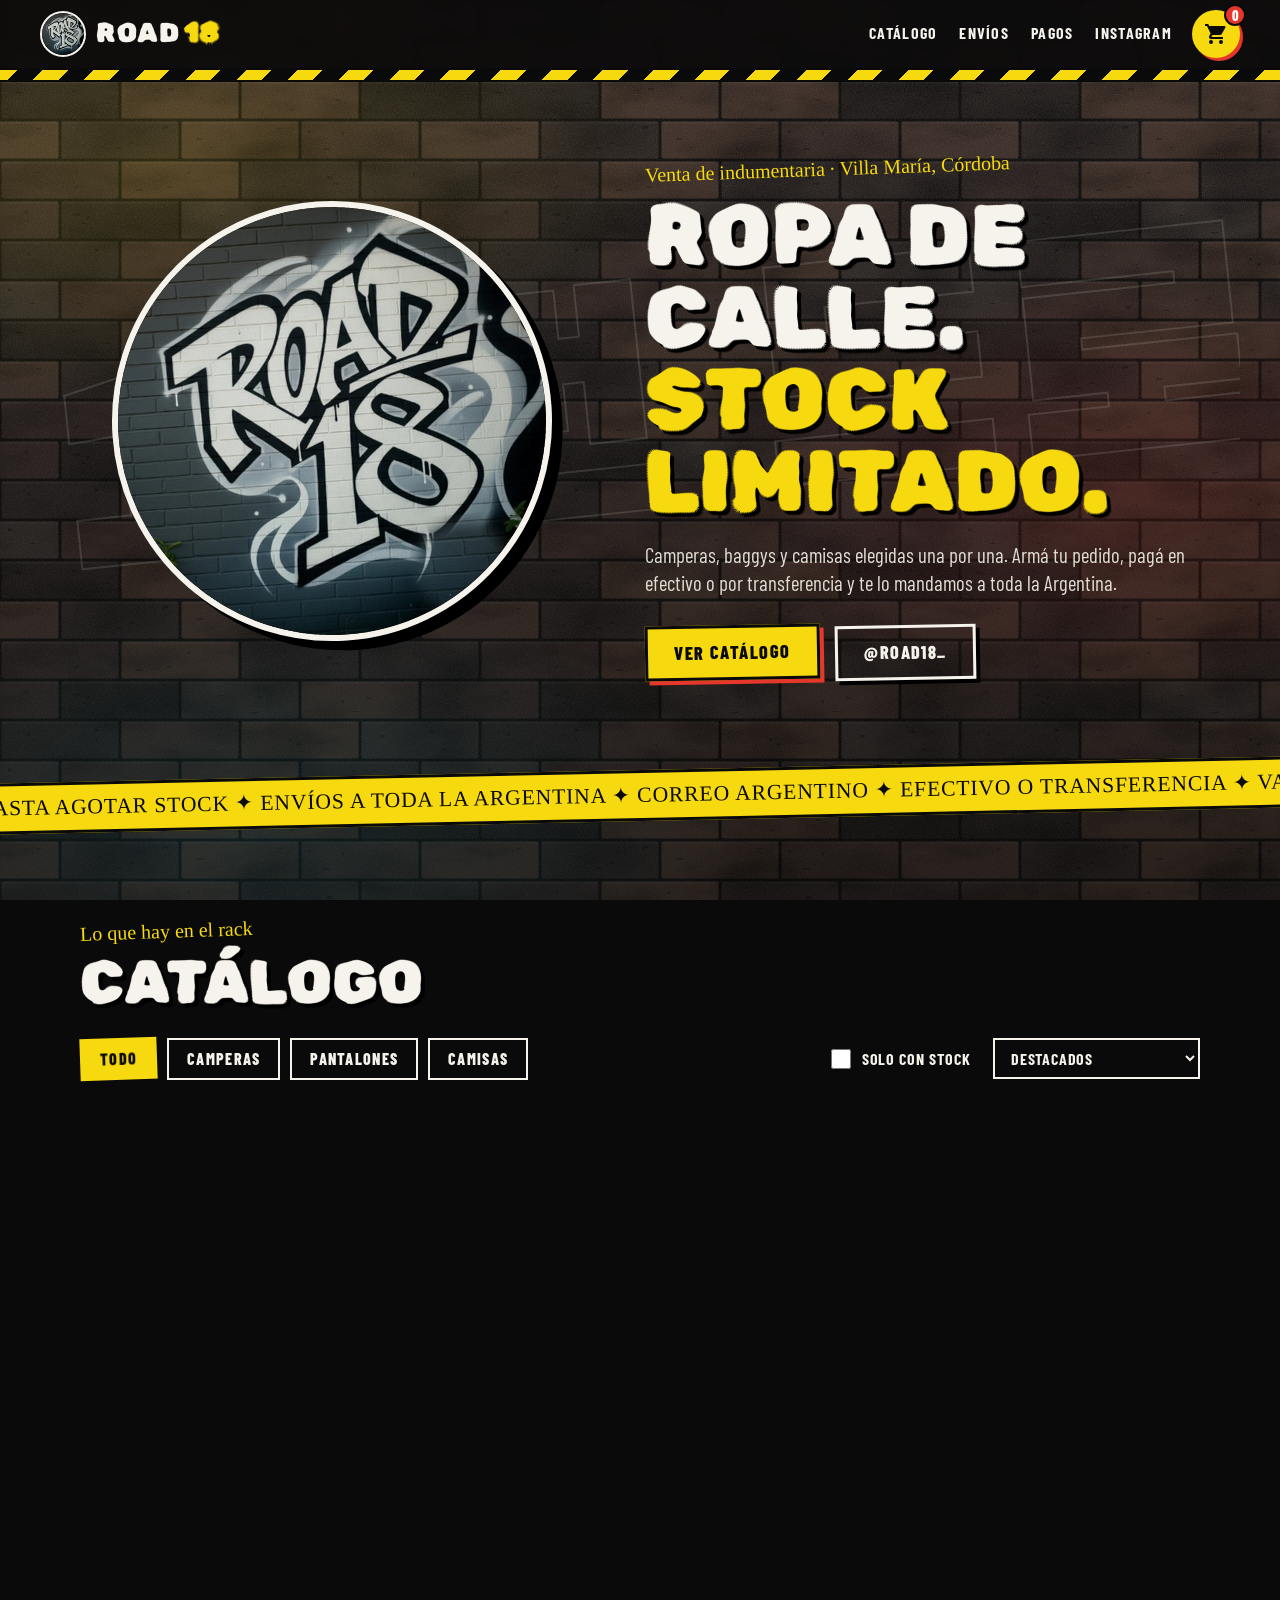
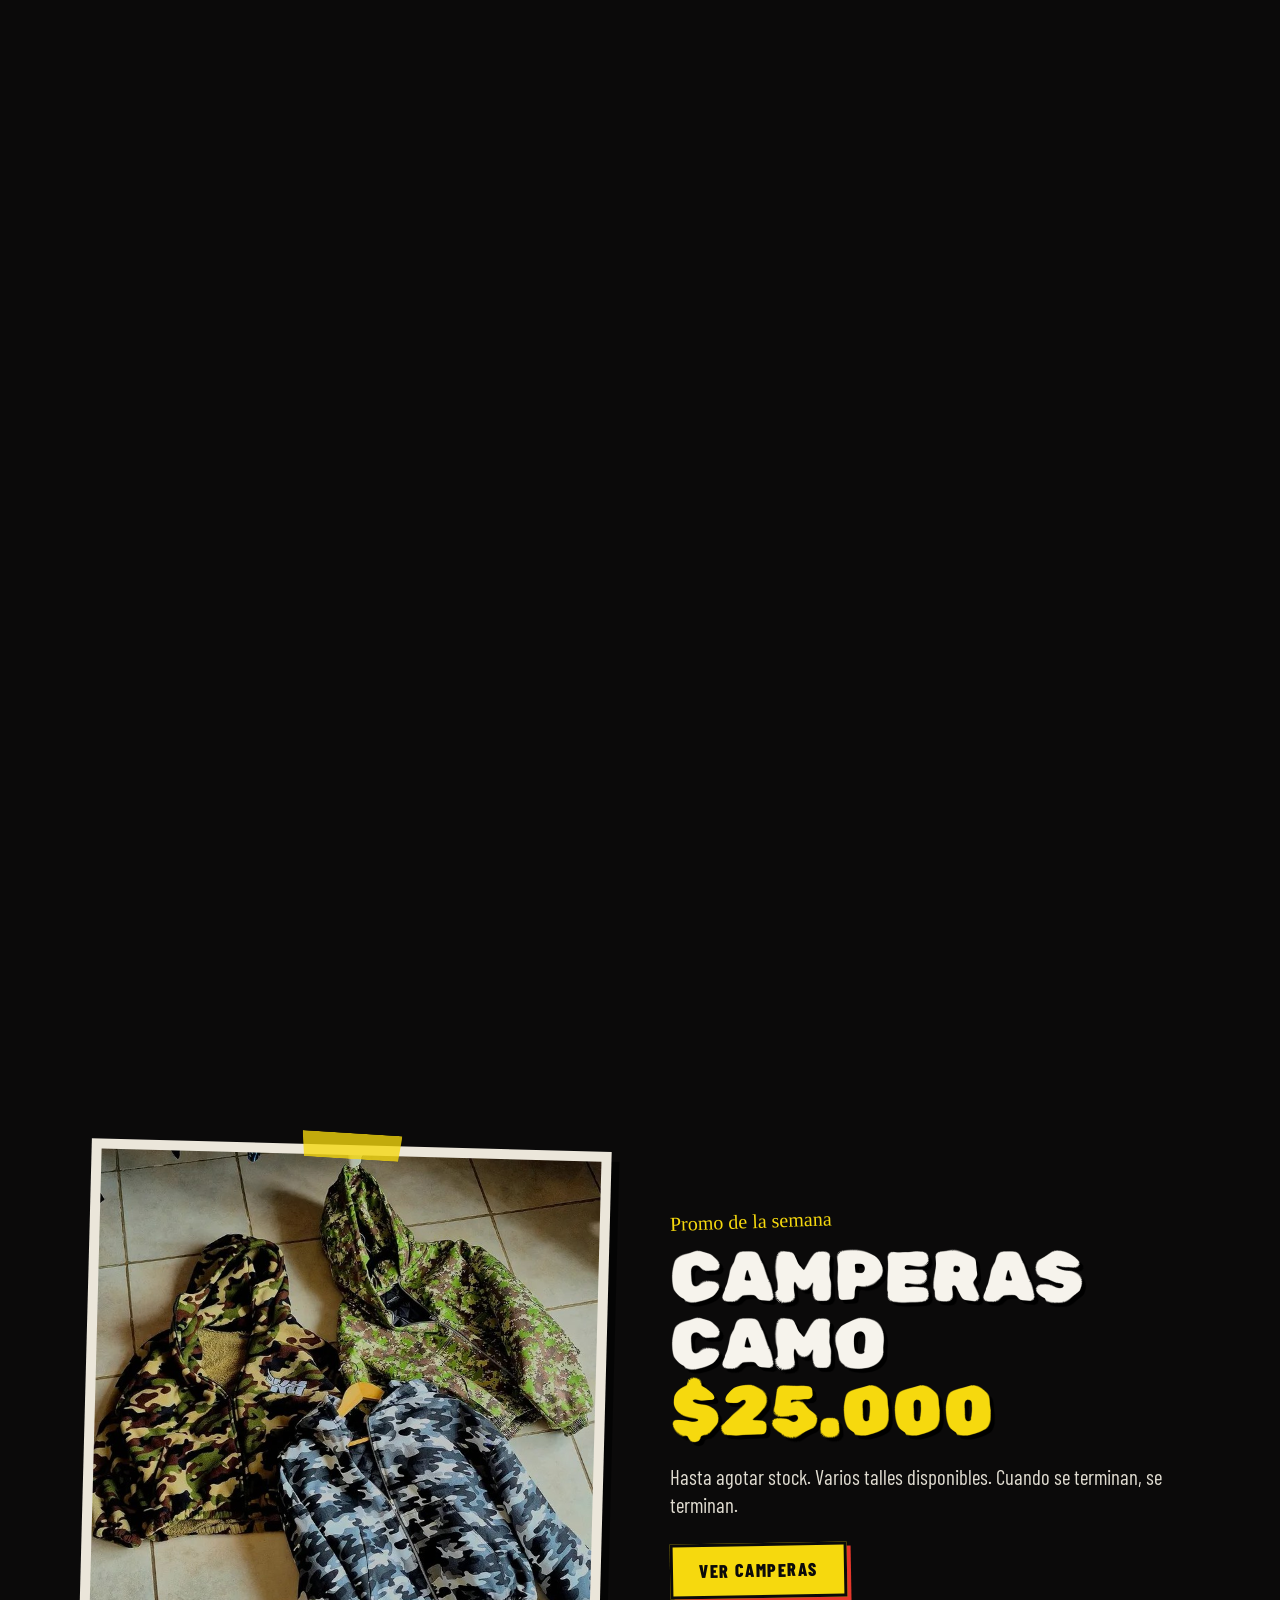
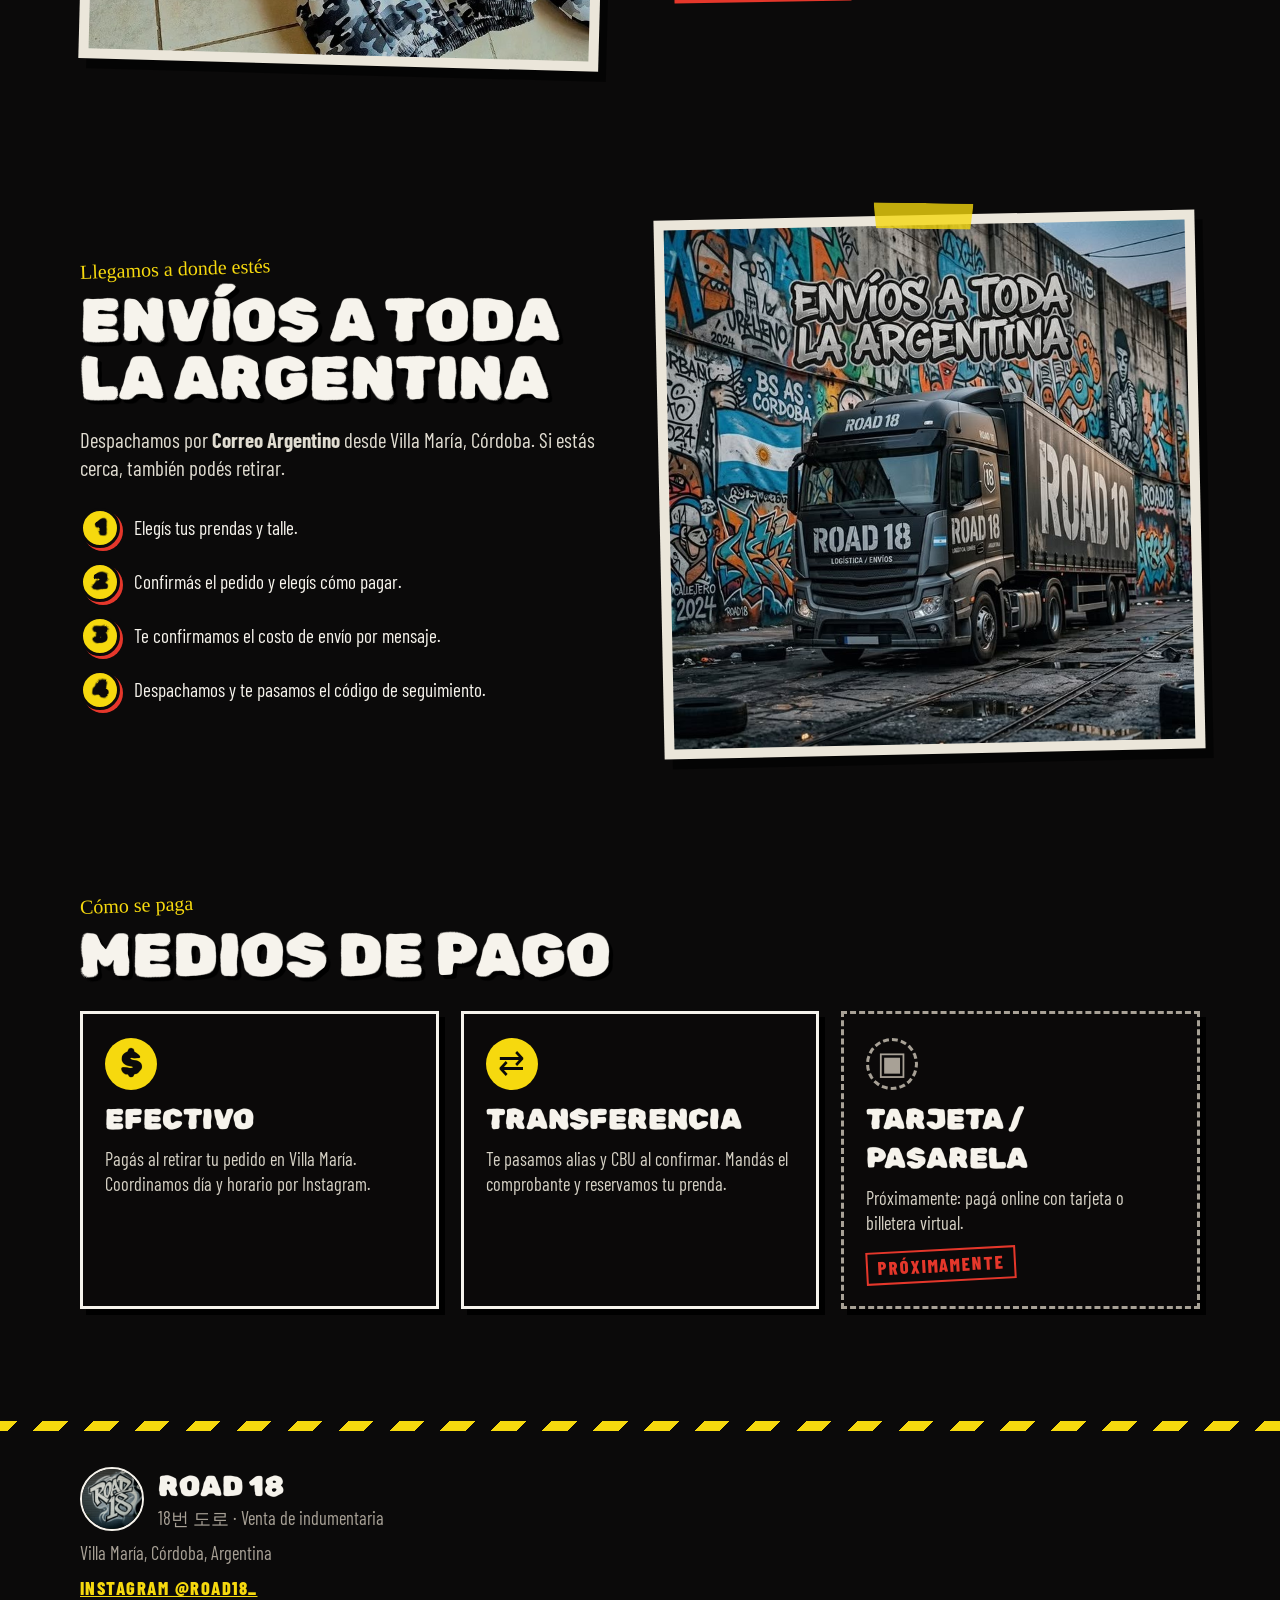
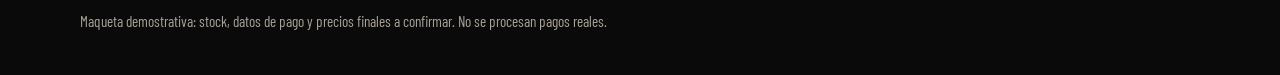
==== index.html @ 6604c95f "primer commit" ====
<!doctype html>
<html lang="es-AR">
<head>
  <meta charset="utf-8">
  <meta name="viewport" content="width=device-width, initial-scale=1">
  <title>ROAD 18 · Catálogo</title>
  <meta name="description" content="ROAD 18 (18번 도로) — Venta de indumentaria. Camperas, baggys y camisas. Villa María, Córdoba. Envíos a toda la Argentina.">
  <meta name="theme-color" content="#0b0a0a">
  <link rel="icon" href="assets/img/logo.png" type="image/png">
  <link rel="preconnect" href="https://fonts.googleapis.com">
  <link rel="preconnect" href="https://fonts.gstatic.com" crossorigin>
  <link href="https://fonts.googleapis.com/css2?family=Barlow+Condensed:wght@500;600;700;800&family=Black+Han+Sans&family=Permanent+Marker&family=Rubik+Spray+Paint&display=swap" rel="stylesheet">
  <link rel="stylesheet" href="css/styles.css">
</head>
<body>
  <div class="wall" aria-hidden="true"></div>

  <header class="site-header">
    <a class="brand" href="#top" aria-label="ROAD 18, inicio">
      <img src="assets/img/logo.png" alt="" width="46" height="46">
      <span>ROAD<b>18</b></span>
    </a>
    <nav class="nav" aria-label="Principal">
      <a href="#catalogo">Catálogo</a>
      <a href="#envios">Envíos</a>
      <a href="#pagos">Pagos</a>
      <a href="https://www.instagram.com/road18_/" target="_blank" rel="noopener">Instagram</a>
    </nav>
    <button class="cart-btn" id="openCart" type="button" aria-label="Abrir carrito">
      <svg viewBox="0 0 24 24" width="24" height="24" aria-hidden="true"><path fill="currentColor" d="M7 18a2 2 0 1 0 0 4 2 2 0 0 0 0-4Zm10 0a2 2 0 1 0 0 4 2 2 0 0 0 0-4ZM1 2v2h2l3.6 7.6-1.4 2.4A2 2 0 0 0 7 17h12v-2H7.4l1.1-2h7.5a2 2 0 0 0 1.8-1l3.6-6.5A1 1 0 0 0 20.5 4H5.2l-.9-2H1Z"/></svg>
      <span class="cart-count" id="cartCount">0</span>
    </button>
  </header>
  <div class="tape" aria-hidden="true"></div>

  <main id="top">
    <!-- HERO -->
    <section class="hero">
      <div class="hero-ko" aria-hidden="true">18번 도로</div>
      <div class="hero-logo">
        <img src="assets/img/logo.png" alt="Logo ROAD 18 en graffiti sobre pared de ladrillo" width="420" height="420">
      </div>
      <div class="hero-copy">
        <p class="marker">Venta de indumentaria · Villa María, Córdoba</p>
        <h1>Ropa de calle.<br><span>Stock limitado.</span></h1>
        <p class="lead">Camperas, baggys y camisas elegidas una por una. Armá tu pedido, pagá en efectivo o por transferencia y te lo mandamos a toda la Argentina.</p>
        <div class="hero-cta">
          <a class="btn btn-yellow" href="#catalogo">Ver catálogo</a>
          <a class="btn btn-ghost" href="https://www.instagram.com/road18_/" target="_blank" rel="noopener">@road18_</a>
        </div>
      </div>
    </section>

    <div class="ticker" aria-hidden="true">
      <div class="ticker-track">
        <span>Hasta agotar stock ✦ Envíos a toda la Argentina ✦ Correo Argentino ✦ Efectivo o transferencia ✦ Varios talles disponibles ✦ Road 18 ✦ </span>
        <span>Hasta agotar stock ✦ Envíos a toda la Argentina ✦ Correo Argentino ✦ Efectivo o transferencia ✦ Varios talles disponibles ✦ Road 18 ✦ </span>
      </div>
    </div>

    <!-- CATÁLOGO -->
    <section class="section" id="catalogo">
      <header class="section-head">
        <p class="marker">Lo que hay en el rack</p>
        <h2>Catálogo</h2>
      </header>

      <div class="toolbar">
        <div class="chips" role="group" aria-label="Filtrar por categoría" id="chips"></div>
        <div class="tools">
          <label class="check"><input type="checkbox" id="onlyStock"> <span>Solo con stock</span></label>
          <label class="select">
            <span class="sr">Ordenar por</span>
            <select id="sort">
              <option value="feat">Destacados</option>
              <option value="asc">Precio: menor a mayor</option>
              <option value="desc">Precio: mayor a menor</option>
            </select>
          </label>
        </div>
      </div>

      <ul class="grid" id="grid" aria-live="polite"></ul>
      <p class="empty" id="gridEmpty" hidden>No hay prendas con ese filtro. Probá con otra categoría.</p>
    </section>

    <!-- BANNER CAMPERAS -->
    <section class="promo">
      <figure class="poster">
        <img src="assets/img/camperas-todas.jpg" alt="Tres camperas camufladas sobre el piso" loading="lazy">
      </figure>
      <div class="promo-copy">
        <p class="marker">Promo de la semana</p>
        <h2>Camperas camo<br><span>$25.000</span></h2>
        <p class="lead">Hasta agotar stock. Varios talles disponibles. Cuando se terminan, se terminan.</p>
        <a class="btn btn-yellow" href="#catalogo" data-filter-link="Camperas">Ver camperas</a>
      </div>
    </section>

    <!-- ENVÍOS -->
    <section class="section" id="envios">
      <div class="envios">
        <div class="envios-copy">
          <header class="section-head left">
            <p class="marker">Llegamos a donde estés</p>
            <h2>Envíos a toda<br>la Argentina</h2>
          </header>
          <p class="lead">Despachamos por <strong>Correo Argentino</strong> desde Villa María, Córdoba. Si estás cerca, también podés retirar.</p>
          <ol class="steps">
            <li><b>1</b><span>Elegís tus prendas y talle.</span></li>
            <li><b>2</b><span>Confirmás el pedido y elegís cómo pagar.</span></li>
            <li><b>3</b><span>Te confirmamos el costo de envío por mensaje.</span></li>
            <li><b>4</b><span>Despachamos y te pasamos el código de seguimiento.</span></li>
          </ol>
        </div>
        <figure class="poster poster-wide">
          <img src="assets/img/envios.jpg" alt="Camión de ROAD 18 frente a una pared con graffitis y el texto Envíos a toda la Argentina" loading="lazy">
        </figure>
      </div>
    </section>

    <!-- PAGOS -->
    <section class="section" id="pagos">
      <header class="section-head">
        <p class="marker">Cómo se paga</p>
        <h2>Medios de pago</h2>
      </header>
      <div class="pay-grid">
        <article class="pay">
          <div class="pay-ico" aria-hidden="true">$</div>
          <h3>Efectivo</h3>
          <p>Pagás al retirar tu pedido en Villa María. Coordinamos día y horario por Instagram.</p>
        </article>
        <article class="pay">
          <div class="pay-ico" aria-hidden="true">⇄</div>
          <h3>Transferencia</h3>
          <p>Te pasamos alias y CBU al confirmar. Mandás el comprobante y reservamos tu prenda.</p>
        </article>
        <article class="pay pay-soon">
          <div class="pay-ico" aria-hidden="true">▣</div>
          <h3>Tarjeta / Pasarela</h3>
          <p>Próximamente: pagá online con tarjeta o billetera virtual.</p>
          <span class="soon">Próximamente</span>
        </article>
      </div>
    </section>
  </main>

  <footer class="site-footer">
    <div class="tape" aria-hidden="true"></div>
    <div class="foot-in">
      <div class="foot-brand">
        <img src="assets/img/logo.png" alt="" width="64" height="64">
        <div>
          <strong>ROAD 18</strong>
          <span>18번 도로 · Venta de indumentaria</span>
        </div>
      </div>
      <p>Villa María, Córdoba, Argentina</p>
      <a href="https://www.instagram.com/road18_/" target="_blank" rel="noopener">Instagram @road18_</a>
      <p class="fine">Maqueta demostrativa: stock, datos de pago y precios finales a confirmar. No se procesan pagos reales.</p>
    </div>
  </footer>

  <!-- CARRITO -->
  <div class="overlay" id="overlay" hidden></div>
  <aside class="drawer" id="drawer" role="dialog" aria-modal="true" aria-labelledby="drawerTitle" aria-hidden="true">
    <header class="drawer-head">
      <h2 id="drawerTitle">Tu carrito</h2>
      <button class="icon-btn" id="closeCart" type="button" aria-label="Cerrar carrito">✕</button>
    </header>

    <div class="drawer-body" id="drawerBody">
      <div class="cart-empty" id="cartEmpty">
        <p class="marker">Está vacío</p>
        <p>Todavía no sumaste nada. Mirá el catálogo y elegí tu talle.</p>
        <a class="btn btn-yellow" href="#catalogo" id="goCatalog">Ir al catálogo</a>
      </div>

      <ul class="cart-list" id="cartList"></ul>

      <form class="checkout" id="checkout" novalidate hidden>
        <fieldset>
          <legend>1 · Tus datos</legend>
          <label class="field"><span>Nombre y apellido</span>
            <input name="nombre" autocomplete="name" required minlength="3">
          </label>
          <label class="field"><span>WhatsApp / teléfono</span>
            <input name="tel" type="tel" inputmode="tel" autocomplete="tel" required pattern="[0-9+()\s\-]{8,}">
          </label>
        </fieldset>

        <fieldset>
          <legend>2 · Entrega</legend>
          <div class="opts">
            <label class="opt"><input type="radio" name="entrega" value="retiro" checked>
              <span><b>Retiro en Villa María</b><small>Gratis · coordinamos punto y horario</small></span></label>
            <label class="opt"><input type="radio" name="entrega" value="envio">
              <span><b>Envío por Correo Argentino</b><small>A todo el país · costo a confirmar</small></span></label>
          </div>
          <div class="ship-fields" id="shipFields" hidden>
            <label class="field"><span>Dirección</span><input name="dir" autocomplete="street-address"></label>
            <div class="two">
              <label class="field"><span>Localidad</span><input name="loc" autocomplete="address-level2"></label>
              <label class="field"><span>Cód. postal</span><input name="cp" inputmode="numeric" autocomplete="postal-code"></label>
            </div>
            <label class="field"><span>Provincia</span><input name="prov" autocomplete="address-level1"></label>
          </div>
        </fieldset>

        <fieldset>
          <legend>3 · Forma de pago</legend>
          <div class="opts">
            <label class="opt" id="optEfectivo"><input type="radio" name="pago" value="efectivo" checked>
              <span><b>Efectivo</b><small>Al retirar el pedido</small></span></label>
            <label class="opt"><input type="radio" name="pago" value="transferencia">
              <span><b>Transferencia</b><small>Bancaria o billetera virtual</small></span></label>
            <label class="opt opt-disabled"><input type="radio" name="pago" value="pasarela" disabled>
              <span><b>Tarjeta / Mercado Pago</b><small>Pasarela de pago · próximamente</small></span></label>
          </div>
          <p class="note" id="payNote"></p>
          <div class="bank" id="bank" hidden>
            <p class="bank-tag">Datos de ejemplo</p>
            <dl>
              <dt>Titular</dt><dd>ROAD 18</dd>
              <dt>Alias</dt><dd><span id="alias">road18.ventas</span> <button type="button" class="copy" id="copyAlias">Copiar</button></dd>
              <dt>CBU</dt><dd>0000000000000000000000</dd>
            </dl>
          </div>
        </fieldset>
      </form>
    </div>

    <footer class="drawer-foot" id="drawerFoot" hidden>
      <dl class="totals">
        <div><dt>Subtotal</dt><dd id="subtotal">$0</dd></div>
        <div><dt>Envío</dt><dd id="shipping">A coordinar</dd></div>
        <div class="grand"><dt>Total</dt><dd id="total">$0</dd></div>
      </dl>
      <button class="btn btn-yellow btn-block" type="submit" form="checkout" id="confirmBtn">Confirmar pedido</button>
      <button class="link-btn" type="button" id="clearCart">Vaciar carrito</button>
    </footer>
  </aside>

  <!-- CONFIRMACIÓN -->
  <dialog class="modal" id="orderModal" aria-labelledby="orderTitle">
    <div class="modal-in">
      <p class="marker">¡Pedido recibido!</p>
      <h2 id="orderTitle">Gracias por tu compra</h2>
      <p class="order-id">Pedido <b id="orderId"></b></p>
      <ul class="order-list" id="orderList"></ul>
      <p class="order-total">Total <b id="orderTotal"></b></p>
      <div class="order-next" id="orderNext"></div>
      <p class="fine">Esto es una maqueta: no se envió ningún pedido real ni se cobró nada.</p>
      <button class="btn btn-yellow btn-block" type="button" id="closeOrder">Seguir mirando</button>
    </div>
  </dialog>

  <div class="toast" id="toast" role="status" aria-live="polite"></div>

  <script src="js/app.js"></script>
</body>
</html>
---- css/styles.css ----
:root {
  --ink: #0b0a0a;
  --ink-2: #161313;
  --paper: #ebe6da;
  --paper-2: #d9d3c4;
  --spray: #f6d90e;
  --red: #e5372b;
  --white: #f6f3ec;
  --muted: #a8a196;
  --f-display: "Rubik Spray Paint", "Impact", sans-serif;
  --f-marker: "Permanent Marker", "Marker Felt", cursive;
  --f-ui: "Barlow Condensed", "Arial Narrow", sans-serif;
  --f-ko: "Black Han Sans", "Impact", sans-serif;
  --gut: clamp(16px, 4vw, 40px);
  --max: 1200px;
}

*, *::before, *::after { box-sizing: border-box; }
html { scroll-behavior: smooth; scroll-padding-top: 90px; overflow-x: clip; }
body {
  margin: 0;
  background: var(--ink);
  color: var(--white);
  font-family: var(--f-ui);
  font-size: 1.15rem;
  line-height: 1.35;
  -webkit-font-smoothing: antialiased;
  overflow-x: clip;
}
img { display: block; max-width: 100%; }
a { color: inherit; }
button, input, select { font: inherit; color: inherit; }
button { cursor: pointer; }
.sr { position: absolute; width: 1px; height: 1px; overflow: hidden; clip: rect(0 0 0 0); white-space: nowrap; }
:focus-visible { outline: 3px solid var(--spray); outline-offset: 3px; }
[hidden] { display: none !important; }

/* Pared de ladrillos */
.wall {
  position: fixed; inset: 0; z-index: -1;
  background:
    radial-gradient(60% 40% at 12% 18%, rgba(246, 217, 14, .12), transparent 70%),
    radial-gradient(50% 35% at 88% 55%, rgba(229, 55, 43, .13), transparent 70%),
    radial-gradient(55% 40% at 20% 92%, rgba(40, 170, 190, .10), transparent 70%),
    linear-gradient(180deg, rgba(0, 0, 0, .12), rgba(0, 0, 0, .5)),
    url("../assets/bricks.svg") 0 0 / 480px 240px;
}

/* Cinta de precaución */
.tape {
  height: 14px;
  background: repeating-linear-gradient(-45deg, var(--spray) 0 18px, var(--ink) 18px 36px);
  border-block: 2px solid var(--ink);
}

/* Header */
.site-header {
  position: sticky; top: 0; z-index: 30;
  display: flex; align-items: center; gap: 20px;
  padding: 10px var(--gut);
  background: rgba(11, 10, 10, .92);
  backdrop-filter: blur(6px);
}
.brand { display: flex; align-items: center; gap: 10px; text-decoration: none; }
.brand img { border-radius: 50%; border: 2px solid var(--white); }
.brand span { font-family: var(--f-display); font-size: 1.7rem; letter-spacing: .02em; line-height: 1; }
.brand b { color: var(--spray); margin-left: 4px; }
.nav { display: flex; gap: 22px; margin-left: auto; text-transform: uppercase; font-weight: 700; letter-spacing: .08em; font-size: 1rem; }
.nav a { text-decoration: none; padding: 6px 0; border-bottom: 2px solid transparent; }
.nav a:hover { border-color: var(--spray); color: var(--spray); }
.cart-btn {
  position: relative; display: grid; place-items: center;
  width: 48px; height: 48px; border-radius: 50%;
  background: var(--spray); color: var(--ink); border: 0;
  box-shadow: 3px 3px 0 var(--red);
  transition: transform .15s;
}
.cart-btn:hover { transform: translate(-1px, -1px) rotate(-4deg); }
.cart-btn.bump { animation: bump .45s; }
.cart-count {
  position: absolute; top: -6px; right: -6px; min-width: 22px; height: 22px; padding: 0 5px;
  display: grid; place-items: center; border-radius: 11px;
  background: var(--red); color: #fff; font-weight: 800; font-size: .9rem; border: 2px solid var(--ink);
}
@keyframes bump { 30% { transform: scale(1.25) rotate(-8deg); } 60% { transform: scale(.95); } }

/* Tipografía */
.marker { font-family: var(--f-marker); color: var(--spray); font-size: 1.25rem; margin: 0 0 6px; transform: rotate(-2deg); transform-origin: left; }
h1, h2, h3 { margin: 0; font-weight: 400; }
h1, h2 { font-family: var(--f-display); text-transform: uppercase; line-height: .95; text-shadow: 4px 4px 0 #000; }
h1 { font-size: clamp(2.6rem, 8vw, 5.4rem); }
h1 span, .promo h2 span { color: var(--spray); }
h2 { font-size: clamp(2.2rem, 6vw, 3.8rem); }
.lead { font-size: 1.3rem; color: #e1ddd2; max-width: 34em; margin: 18px 0 0; }

/* Botones */
.btn {
  display: inline-flex; align-items: center; justify-content: center; gap: 8px;
  padding: 12px 26px; border: 3px solid var(--ink);
  font-family: var(--f-ui); font-weight: 800; font-size: 1.15rem; letter-spacing: .08em; text-transform: uppercase; text-decoration: none;
  transform: rotate(-1deg); transition: transform .12s, box-shadow .12s;
}
.btn:hover { transform: rotate(-1deg) translate(-2px, -2px); }
.btn:active { transform: rotate(-1deg) translate(1px, 1px); }
.btn-yellow { background: var(--spray); color: var(--ink); box-shadow: 4px 4px 0 var(--red); }
.btn-yellow:hover { box-shadow: 6px 6px 0 var(--red); }
.btn-ghost { background: transparent; color: var(--white); border-color: var(--white); box-shadow: 4px 4px 0 #000; }
.btn-block { width: 100%; transform: none; }
.btn-block:hover, .btn-block:active { transform: none; }
.btn:disabled { opacity: .45; cursor: not-allowed; box-shadow: none; }

/* Hero */
.hero {
  position: relative; overflow: hidden;
  max-width: var(--max); margin: 0 auto;
  padding: clamp(36px, 7vw, 80px) var(--gut);
  display: grid; grid-template-columns: minmax(0, 1fr) minmax(0, 1.1fr); align-items: center; gap: clamp(20px, 5vw, 60px);
}
.hero-ko {
  position: absolute; right: -2%; top: 50%; transform: translateY(-50%) rotate(-6deg);
  font-family: var(--f-ko); font-size: clamp(7rem, 24vw, 19rem); line-height: .8; white-space: nowrap;
  color: transparent; -webkit-text-stroke: 2px rgba(246, 243, 236, .13); pointer-events: none; user-select: none;
}
.hero-logo { position: relative; justify-self: center; width: min(100%, 440px); }
.hero-logo img {
  width: 100%; height: auto; aspect-ratio: 1; border-radius: 50%;
  border: 6px solid var(--white); box-shadow: 10px 10px 0 #000, 0 0 0 14px rgba(246, 217, 14, .0);
  transform: rotate(-4deg);
}
.hero-copy { position: relative; }
.hero-cta { display: flex; flex-wrap: wrap; gap: 16px; margin-top: 28px; }

/* Ticker */
.ticker { overflow: hidden; background: var(--spray); color: var(--ink); transform: rotate(-1.2deg); border-block: 3px solid var(--ink); margin: 10px -24px 30px; }
.ticker-track { display: flex; width: max-content; animation: tick 28s linear infinite; }
.ticker-track span { padding: 8px 0; white-space: nowrap; font-family: var(--f-marker); font-size: 1.35rem; letter-spacing: .04em; text-transform: uppercase; }
@keyframes tick { to { transform: translateX(-50%); } }

/* Secciones */
.section { max-width: var(--max); margin: 0 auto; padding: clamp(36px, 6vw, 70px) var(--gut); }
.section-head { margin-bottom: 26px; }
.section-head.left { margin-bottom: 14px; }

/* Toolbar */
.toolbar { display: flex; flex-wrap: wrap; gap: 14px 24px; align-items: center; justify-content: space-between; margin-bottom: 34px; }
.chips { display: flex; flex-wrap: wrap; gap: 10px; }
.chip {
  padding: 8px 18px; background: var(--ink); border: 2px solid var(--white);
  font-weight: 800; letter-spacing: .08em; text-transform: uppercase; font-size: 1rem;
}
.chip:hover { border-color: var(--spray); color: var(--spray); }
.chip[aria-pressed="true"] { background: var(--spray); border-color: var(--spray); color: var(--ink); transform: rotate(-2deg); }
.tools { display: flex; flex-wrap: wrap; gap: 14px 22px; align-items: center; }
.check { display: inline-flex; align-items: center; gap: 8px; font-weight: 700; text-transform: uppercase; letter-spacing: .06em; font-size: 1rem; cursor: pointer; }
.check input { width: 20px; height: 20px; accent-color: var(--spray); }
.select select {
  background: var(--ink); border: 2px solid var(--white); padding: 8px 12px; font-weight: 700; text-transform: uppercase; letter-spacing: .05em; font-size: 1rem;
}

/* Grilla de productos: afiches pegados en la pared */
.grid { list-style: none; margin: 0; padding: 0; display: grid; gap: 40px 28px; grid-template-columns: repeat(auto-fill, minmax(260px, 1fr)); }
.item { filter: drop-shadow(6px 8px 0 rgba(0, 0, 0, .55)); transform: rotate(var(--r, 0deg)); transition: transform .2s; }
.item:nth-child(4n+1) { --r: -1.2deg; }
.item:nth-child(4n+2) { --r: .9deg; }
.item:nth-child(4n+3) { --r: -.5deg; }
.item:nth-child(4n+4) { --r: 1.4deg; }
.item:hover { transform: rotate(0) translateY(-4px); }
.card {
  position: relative; display: flex; flex-direction: column; height: 100%;
  padding: 12px 12px 16px; background: var(--paper); color: var(--ink);
  clip-path: polygon(0 .6%, 9% 0, 24% .7%, 41% 0, 60% .6%, 78% 0, 100% .5%, 99.6% 38%, 100% 70%, 99.7% 100%, 82% 99.4%, 63% 100%, 40% 99.3%, 18% 100%, 0 99.5%, .4% 62%, 0 30%);
}
.card::before {
  content: ""; position: absolute; z-index: 2; top: -2px; left: 50%; width: 90px; height: 26px;
  transform: translateX(-50%) rotate(-3deg); background: rgba(246, 217, 14, .78); box-shadow: 0 1px 2px rgba(0, 0, 0, .3);
  clip-path: polygon(0 0, 100% 0, 97% 100%, 3% 100%);
}
.shot { position: relative; aspect-ratio: 4 / 5; background: #222; overflow: hidden; }
.shot img { width: 100%; height: 100%; object-fit: cover; filter: contrast(1.05) saturate(1.05); }
.card.soldout .shot img { filter: grayscale(1) brightness(.6); }
.price {
  position: absolute; right: -4px; bottom: -4px; z-index: 1; transform: rotate(-6deg);
  padding: 6px 14px 4px; background: var(--spray); color: var(--ink); border: 3px solid var(--ink);
  font-family: var(--f-display); font-size: 1.7rem; line-height: 1; box-shadow: 3px 3px 0 var(--red);
}
.stamp {
  position: absolute; left: 8px; top: 12px; z-index: 1; transform: rotate(-8deg);
  padding: 3px 10px; border: 3px solid var(--red); color: var(--red); background: rgba(235, 230, 218, .92);
  font-weight: 800; letter-spacing: .1em; text-transform: uppercase; font-size: 1.05rem;
}
.stamp.big { left: 50%; top: 50%; transform: translate(-50%, -50%) rotate(-12deg); font-size: 2rem; padding: 6px 18px; }
.info { padding: 16px 4px 0; display: flex; flex-direction: column; gap: 10px; flex: 1; }
.cat { font-family: var(--f-marker); color: #6a6354; font-size: .95rem; }
.name { font-weight: 800; font-size: 1.5rem; line-height: 1.05; text-transform: uppercase; }
.desc { margin: 0; font-size: 1.05rem; color: #3b372f; }
.stock { display: flex; align-items: center; gap: 10px; font-weight: 700; text-transform: uppercase; letter-spacing: .06em; font-size: .95rem; }
.stock .bar { flex: 1; height: 8px; background: var(--paper-2); border: 2px solid var(--ink); position: relative; }
.stock .bar i { position: absolute; inset: 0 auto 0 0; background: var(--ink); }
.stock.low { color: var(--red); }
.stock.low .bar i { background: var(--red); }
.sizes { display: flex; flex-wrap: wrap; gap: 6px; }
.sizes.shake { animation: shake .4s; }
@keyframes shake { 20%, 60% { transform: translateX(-5px); } 40%, 80% { transform: translateX(5px); } }
.size {
  min-width: 44px; padding: 6px 10px; background: transparent; border: 2px solid var(--ink); color: var(--ink);
  font-weight: 800; font-size: 1.05rem;
}
.size:hover:not(:disabled) { background: var(--paper-2); }
.size[aria-pressed="true"] { background: var(--ink); color: var(--spray); }
.size:disabled { color: #8d8677; border-color: #b6b0a1; text-decoration: line-through; cursor: not-allowed; }
.size-hint { margin: -4px 0 0; font-size: .95rem; color: #5a5446; min-height: 1.2em; }
.add {
  margin-top: auto; padding: 12px; background: var(--ink); color: var(--spray); border: 0;
  font-weight: 800; letter-spacing: .1em; text-transform: uppercase; font-size: 1.1rem;
  transition: background .15s, color .15s;
}
.add:hover:not(:disabled) { background: var(--red); color: #fff; }
.add:disabled { background: #5d584d; color: #cfc9ba; cursor: not-allowed; }
.empty { text-align: center; font-family: var(--f-marker); font-size: 1.4rem; color: var(--spray); padding: 40px 0; }

/* Afiche / foto pegada */
.poster { margin: 0; padding: 10px; background: var(--paper); box-shadow: 8px 10px 0 rgba(0, 0, 0, .55); transform: rotate(1.5deg); position: relative; }
.poster::before {
  content: ""; position: absolute; top: -12px; left: 50%; width: 100px; height: 26px; transform: translateX(-50%) rotate(2deg);
  background: rgba(246, 217, 14, .78); clip-path: polygon(0 0, 100% 0, 97% 100%, 3% 100%);
}
.poster img { width: 100%; height: auto; }
.poster-wide { transform: rotate(-1.2deg); }

/* Promo */
.promo {
  max-width: var(--max); margin: 20px auto; padding: clamp(30px, 5vw, 60px) var(--gut);
  display: grid; grid-template-columns: minmax(0, 1fr) minmax(0, 1fr); gap: clamp(24px, 5vw, 60px); align-items: center;
}
.promo .poster { max-width: 520px; justify-self: center; }
.promo h2 { font-size: clamp(2.4rem, 6vw, 4.4rem); margin-bottom: 4px; }
.promo .btn { margin-top: 24px; }

/* Envíos */
.envios { display: grid; grid-template-columns: minmax(0, 1fr) minmax(0, 1.05fr); gap: clamp(28px, 5vw, 64px); align-items: center; }
.steps { list-style: none; margin: 26px 0 0; padding: 0; display: grid; gap: 14px; }
.steps li { display: flex; align-items: center; gap: 14px; font-size: 1.2rem; }
.steps b {
  flex: none; display: grid; place-items: center; width: 40px; height: 40px; background: var(--spray); color: var(--ink);
  font-family: var(--f-display); font-size: 1.4rem; border-radius: 50%; border: 3px solid var(--ink); box-shadow: 3px 3px 0 var(--red);
}

/* Pagos */
.pay-grid { display: grid; gap: 22px; grid-template-columns: repeat(auto-fit, minmax(240px, 1fr)); }
.pay { position: relative; padding: 24px 22px; background: rgba(11, 10, 10, .82); border: 3px solid var(--white); box-shadow: 6px 6px 0 #000; }
.pay h3 { font-family: var(--f-display); font-size: 1.8rem; text-transform: uppercase; margin: 10px 0 8px; }
.pay p { margin: 0; color: #d6d1c5; }
.pay-ico { display: grid; place-items: center; width: 52px; height: 52px; background: var(--spray); color: var(--ink); font-family: var(--f-display); font-size: 2rem; border-radius: 50%; }
.pay-soon { border-style: dashed; border-color: var(--muted); }
.pay-soon .pay-ico { background: transparent; color: var(--muted); border: 3px dashed var(--muted); }
.soon { display: inline-block; margin-top: 14px; padding: 2px 10px; border: 2px solid var(--red); color: var(--red); font-weight: 800; text-transform: uppercase; letter-spacing: .1em; transform: rotate(-3deg); }

/* Footer */
.site-footer { margin-top: 40px; background: var(--ink); }
.foot-in { max-width: var(--max); margin: 0 auto; padding: 34px var(--gut) 44px; display: grid; gap: 10px; justify-items: start; }
.foot-in p { margin: 0; color: var(--muted); }
.foot-brand { display: flex; align-items: center; gap: 14px; }
.foot-brand img { border-radius: 50%; border: 2px solid var(--white); }
.foot-brand strong { display: block; font-family: var(--f-display); font-size: 1.8rem; font-weight: 400; }
.foot-brand span { color: var(--muted); }
.foot-in a { color: var(--spray); font-weight: 800; text-transform: uppercase; letter-spacing: .08em; }
.fine { font-size: .95rem; color: var(--muted); }

/* Drawer carrito */
.overlay { position: fixed; inset: 0; z-index: 40; background: rgba(0, 0, 0, .7); }
.drawer {
  position: fixed; top: 0; right: 0; bottom: 0; z-index: 50; width: min(460px, 100%);
  display: flex; flex-direction: column;
  background: var(--ink-2) url("../assets/bricks.svg") 0 0 / 480px 240px; background-blend-mode: multiply;
  border-left: 4px solid var(--spray);
  transform: translateX(105%); visibility: hidden; transition: transform .3s ease, visibility 0s .3s;
}
.drawer.open { transform: none; visibility: visible; transition: transform .3s ease; }
.drawer-head { display: flex; align-items: center; justify-content: space-between; padding: 14px 20px; background: var(--ink); border-bottom: 3px solid var(--spray); }
.drawer-head h2 { font-size: 2rem; }
.icon-btn { width: 42px; height: 42px; background: transparent; border: 2px solid var(--white); font-size: 1.2rem; font-weight: 800; }
.icon-btn:hover { background: var(--red); border-color: var(--red); }
.drawer-body { flex: 1; overflow-y: auto; overflow-x: hidden; padding: 18px 20px 24px; overscroll-behavior: contain; }
.cart-empty { text-align: center; padding: 50px 10px; display: grid; gap: 14px; justify-items: center; }
.cart-empty p { margin: 0; }
.cart-list { list-style: none; margin: 0 0 26px; padding: 0; display: grid; gap: 14px; }
.line { display: grid; grid-template-columns: 76px 1fr auto; gap: 12px; padding: 10px; background: var(--paper); color: var(--ink); box-shadow: 4px 4px 0 #000; }
.line img { width: 76px; height: 96px; object-fit: cover; }
.line h3 { font-weight: 800; text-transform: uppercase; font-size: 1.1rem; line-height: 1.05; }
.line .meta { font-size: .95rem; color: #5a5446; margin: 2px 0 8px; }
.qty { display: inline-flex; align-items: center; border: 2px solid var(--ink); }
.qty button { width: 32px; height: 32px; background: transparent; border: 0; font-weight: 800; font-size: 1.2rem; color: var(--ink); }
.qty button:hover:not(:disabled) { background: var(--spray); }
.qty button:disabled { opacity: .3; cursor: not-allowed; }
.qty output { min-width: 30px; text-align: center; font-weight: 800; }
.line .side { display: flex; flex-direction: column; justify-content: space-between; align-items: flex-end; }
.line .lp { font-weight: 800; font-size: 1.2rem; }
.rm { background: none; border: 0; color: var(--red); font-weight: 800; text-decoration: underline; font-size: .95rem; padding: 0; }

.checkout { display: grid; gap: 20px; }
.checkout fieldset { min-width: 0; margin: 0; padding: 16px; border: 2px solid rgba(246, 243, 236, .5); background: rgba(11, 10, 10, .75); display: grid; gap: 12px; }
.checkout legend { padding: 0 8px; font-family: var(--f-marker); color: var(--spray); font-size: 1.2rem; }
.field { display: grid; gap: 4px; }
.field span { font-weight: 700; text-transform: uppercase; letter-spacing: .06em; font-size: .9rem; color: var(--muted); }
.field input { padding: 10px 12px; background: var(--paper); color: var(--ink); border: 3px solid transparent; font-size: 1.1rem; }
.field input:focus { outline: none; border-color: var(--spray); }
.field input.bad { border-color: var(--red); }
.two { display: grid; grid-template-columns: 1.4fr 1fr; gap: 12px; }
.ship-fields { display: grid; gap: 12px; }
.opts { display: grid; gap: 10px; }
.opt { display: flex; align-items: flex-start; gap: 12px; padding: 12px; border: 2px solid rgba(246, 243, 236, .4); cursor: pointer; }
.opt input { margin-top: 5px; width: 18px; height: 18px; accent-color: var(--spray); flex: none; }
.opt b { display: block; text-transform: uppercase; letter-spacing: .05em; }
.opt small { color: var(--muted); font-size: 1rem; }
.opt:has(input:checked) { border-color: var(--spray); background: rgba(246, 217, 14, .1); }
.opt:has(input:disabled) { opacity: .5; cursor: not-allowed; border-style: dashed; }
.note { margin: 0; font-size: 1.05rem; color: #e1ddd2; }
.bank { padding: 12px 14px; background: var(--paper); color: var(--ink); position: relative; }
.bank-tag { position: absolute; top: -12px; right: 10px; margin: 0; padding: 0 8px; background: var(--red); color: #fff; font-weight: 800; text-transform: uppercase; font-size: .85rem; letter-spacing: .08em; transform: rotate(2deg); }
.bank dl { margin: 0; display: grid; grid-template-columns: auto 1fr; gap: 4px 14px; }
.bank dt { font-weight: 800; text-transform: uppercase; font-size: .9rem; color: #5a5446; align-self: center; }
.bank dd { margin: 0; font-weight: 700; word-break: break-all; }
.copy { margin-left: 8px; padding: 2px 10px; background: var(--ink); color: var(--spray); border: 0; font-weight: 800; text-transform: uppercase; font-size: .85rem; }

.drawer-foot { padding: 14px 20px 18px; background: var(--ink); border-top: 3px solid var(--spray); display: grid; gap: 12px; }
.totals { margin: 0; display: grid; gap: 4px; }
.totals div { display: flex; justify-content: space-between; color: var(--muted); }
.totals dt, .totals dd { margin: 0; }
.totals .grand { color: var(--white); font-family: var(--f-display); font-size: 1.9rem; text-transform: uppercase; align-items: baseline; }
.link-btn { background: none; border: 0; color: var(--muted); text-decoration: underline; font-size: 1rem; }
.link-btn:hover { color: var(--red); }

/* Modal pedido */
.modal { width: min(520px, calc(100% - 24px)); max-height: calc(100dvh - 24px); padding: 0; border: 4px solid var(--ink); background: var(--paper); color: var(--ink); box-shadow: 10px 10px 0 var(--red); overflow: auto; }
.modal::backdrop { background: rgba(0, 0, 0, .8); }
.modal-in { padding: 28px 26px 26px; display: grid; gap: 14px; }
.modal h2 { color: var(--ink); text-shadow: 3px 3px 0 var(--spray); font-size: 2.4rem; }
.modal .marker { color: var(--red); }
.modal .fine { color: #5a5446; margin: 0; }
.order-id { margin: 0; font-size: 1.2rem; }
.order-list { list-style: none; margin: 0; padding: 0; border-block: 2px dashed var(--ink); }
.order-list li { display: flex; justify-content: space-between; gap: 12px; padding: 8px 0; }
.order-total { margin: 0; display: flex; justify-content: space-between; font-weight: 800; font-size: 1.9rem; text-transform: uppercase; }
.order-next { padding: 12px 14px; background: var(--ink); color: var(--white); }
.order-next p { margin: 0 0 6px; }
.order-next p:last-child { margin: 0; }
.order-next strong { color: var(--spray); }

/* Toast */
.toast {
  position: fixed; left: 50%; top: 84px; z-index: 80; transform: translate(-50%, -30px); opacity: 0; pointer-events: none;
  max-width: calc(100% - 32px); padding: 12px 22px; background: var(--spray); color: var(--ink); border: 3px solid var(--ink);
  font-weight: 800; text-transform: uppercase; letter-spacing: .06em; box-shadow: 4px 4px 0 var(--red); transition: .25s;
}
.toast.show { transform: translate(-50%, 0); opacity: 1; }

/* Responsive */
@media (max-width: 860px) {
  .hero, .promo, .envios { grid-template-columns: 1fr; }
  .hero-logo { width: min(72%, 340px); }
  .hero-copy { text-align: center; }
  .hero-copy .lead { margin-inline: auto; }
  .hero-cta { justify-content: center; }
  .marker { transform-origin: center; }
  .promo-copy, .envios-copy { text-align: center; }
  .promo-copy .lead, .envios-copy .lead { margin-inline: auto; }
  .steps { text-align: left; max-width: 420px; margin-inline: auto; }
  .nav a:not(:last-child) { display: none; }
}
@media (max-width: 600px) {
  body { font-size: 1.05rem; }
  .nav { display: none; }
  .site-header { gap: 12px; }
  .cart-btn { margin-left: auto; }
  .grid { grid-template-columns: repeat(2, minmax(0, 1fr)); gap: 30px 14px; }
  .card { padding: 8px 8px 12px; }
  .name { font-size: 1.15rem; }
  .desc { display: none; }
  .price { font-size: 1.25rem; padding: 4px 10px 2px; }
  .size { min-width: 38px; padding: 4px 8px; font-size: .95rem; }
  .add { font-size: .95rem; padding: 10px 4px; letter-spacing: .05em; }
  .stock { font-size: .8rem; }
  .stamp { font-size: .85rem; }
  .stamp.big { font-size: 1.4rem; }
  .toolbar { margin-bottom: 26px; }
  .chip { padding: 6px 12px; font-size: .9rem; }
}
@media (max-width: 340px) {
  .grid { grid-template-columns: 1fr; }
}
@media (prefers-reduced-motion: reduce) {
  *, *::before, *::after { animation: none !important; transition: none !important; scroll-behavior: auto !important; }
}
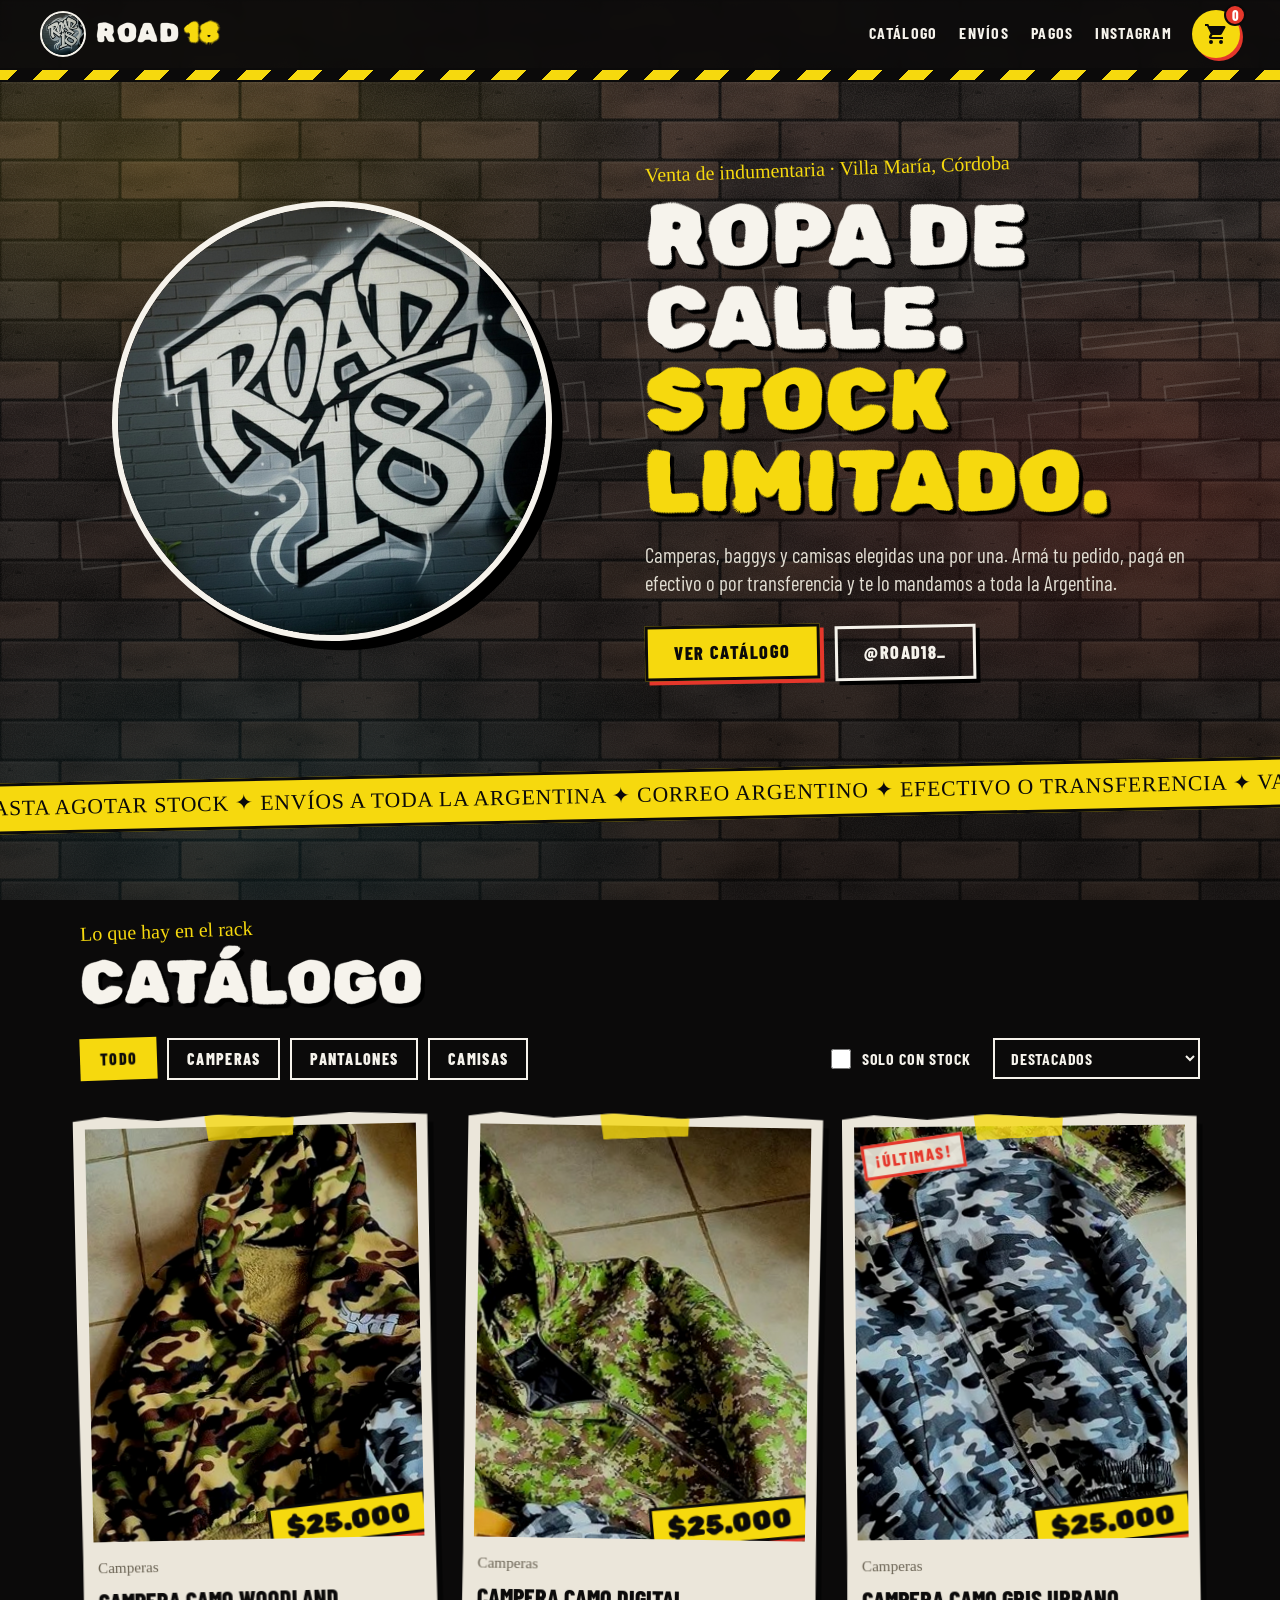
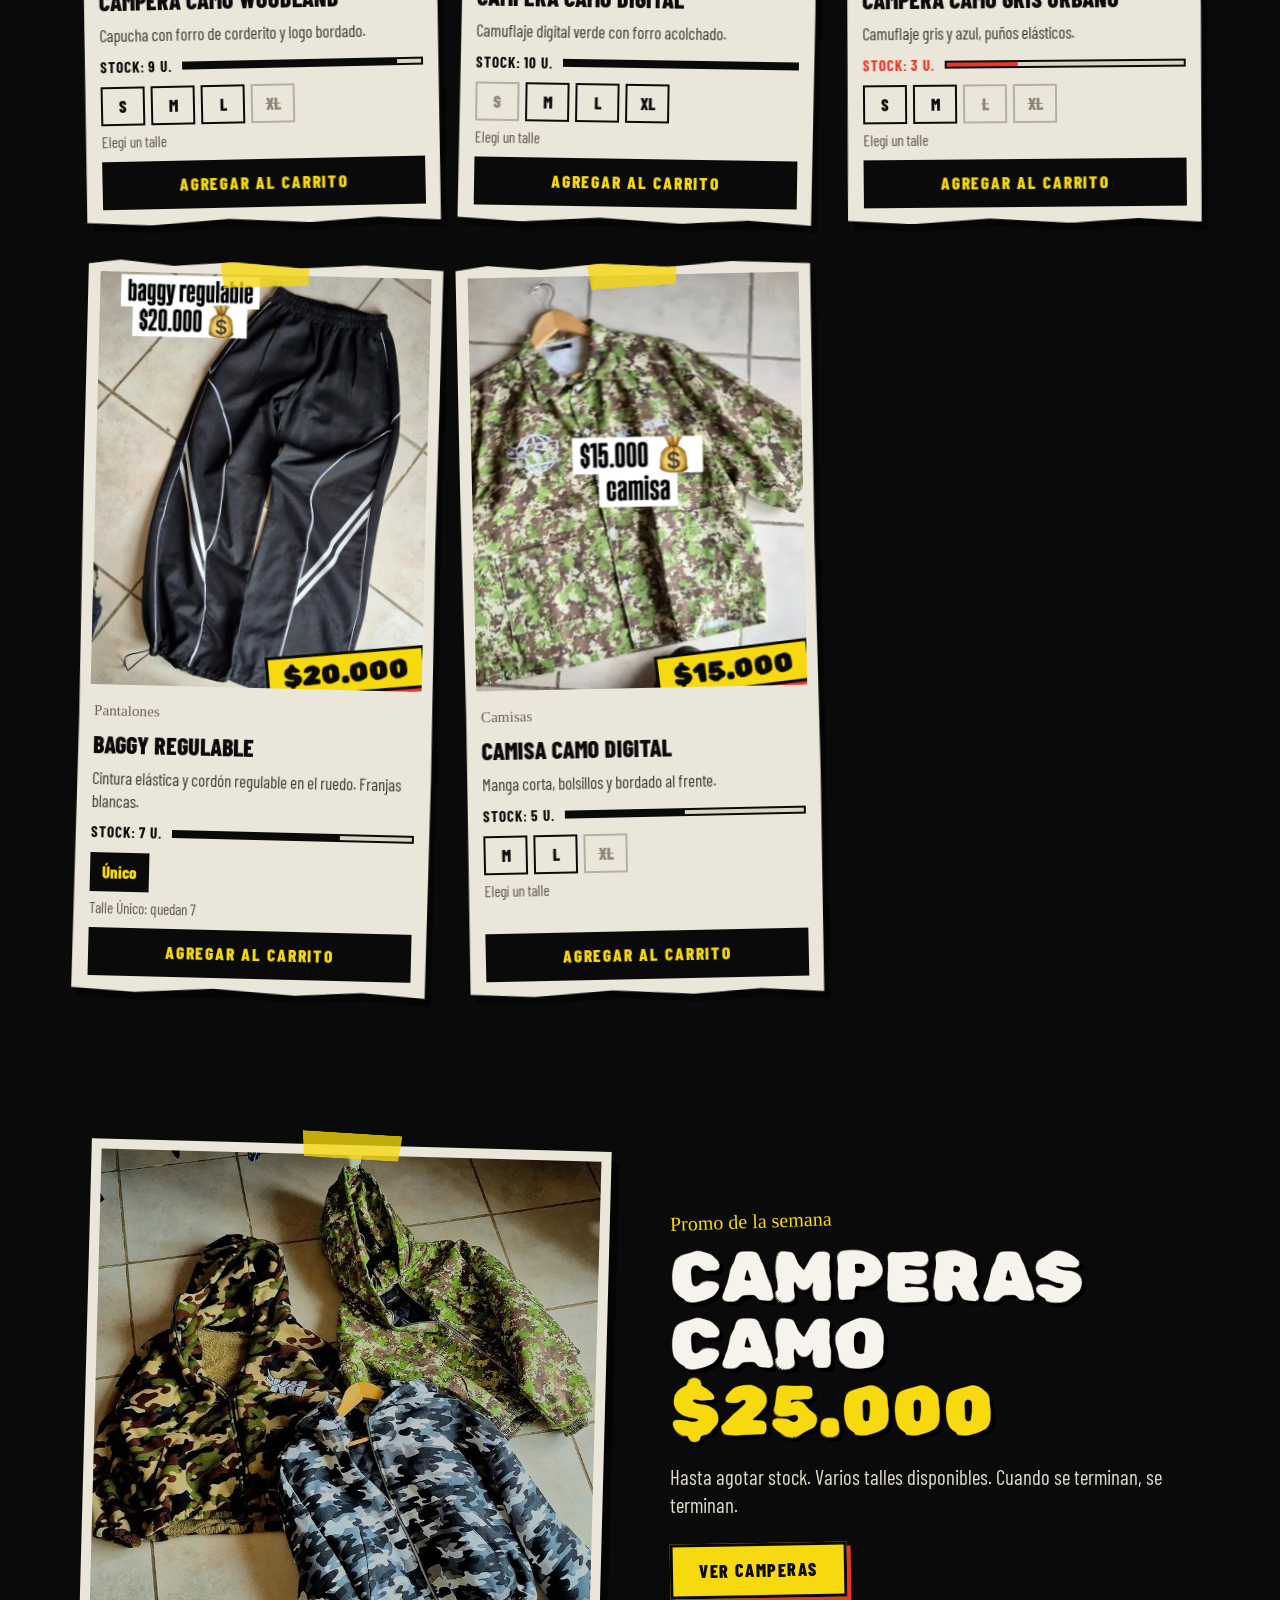
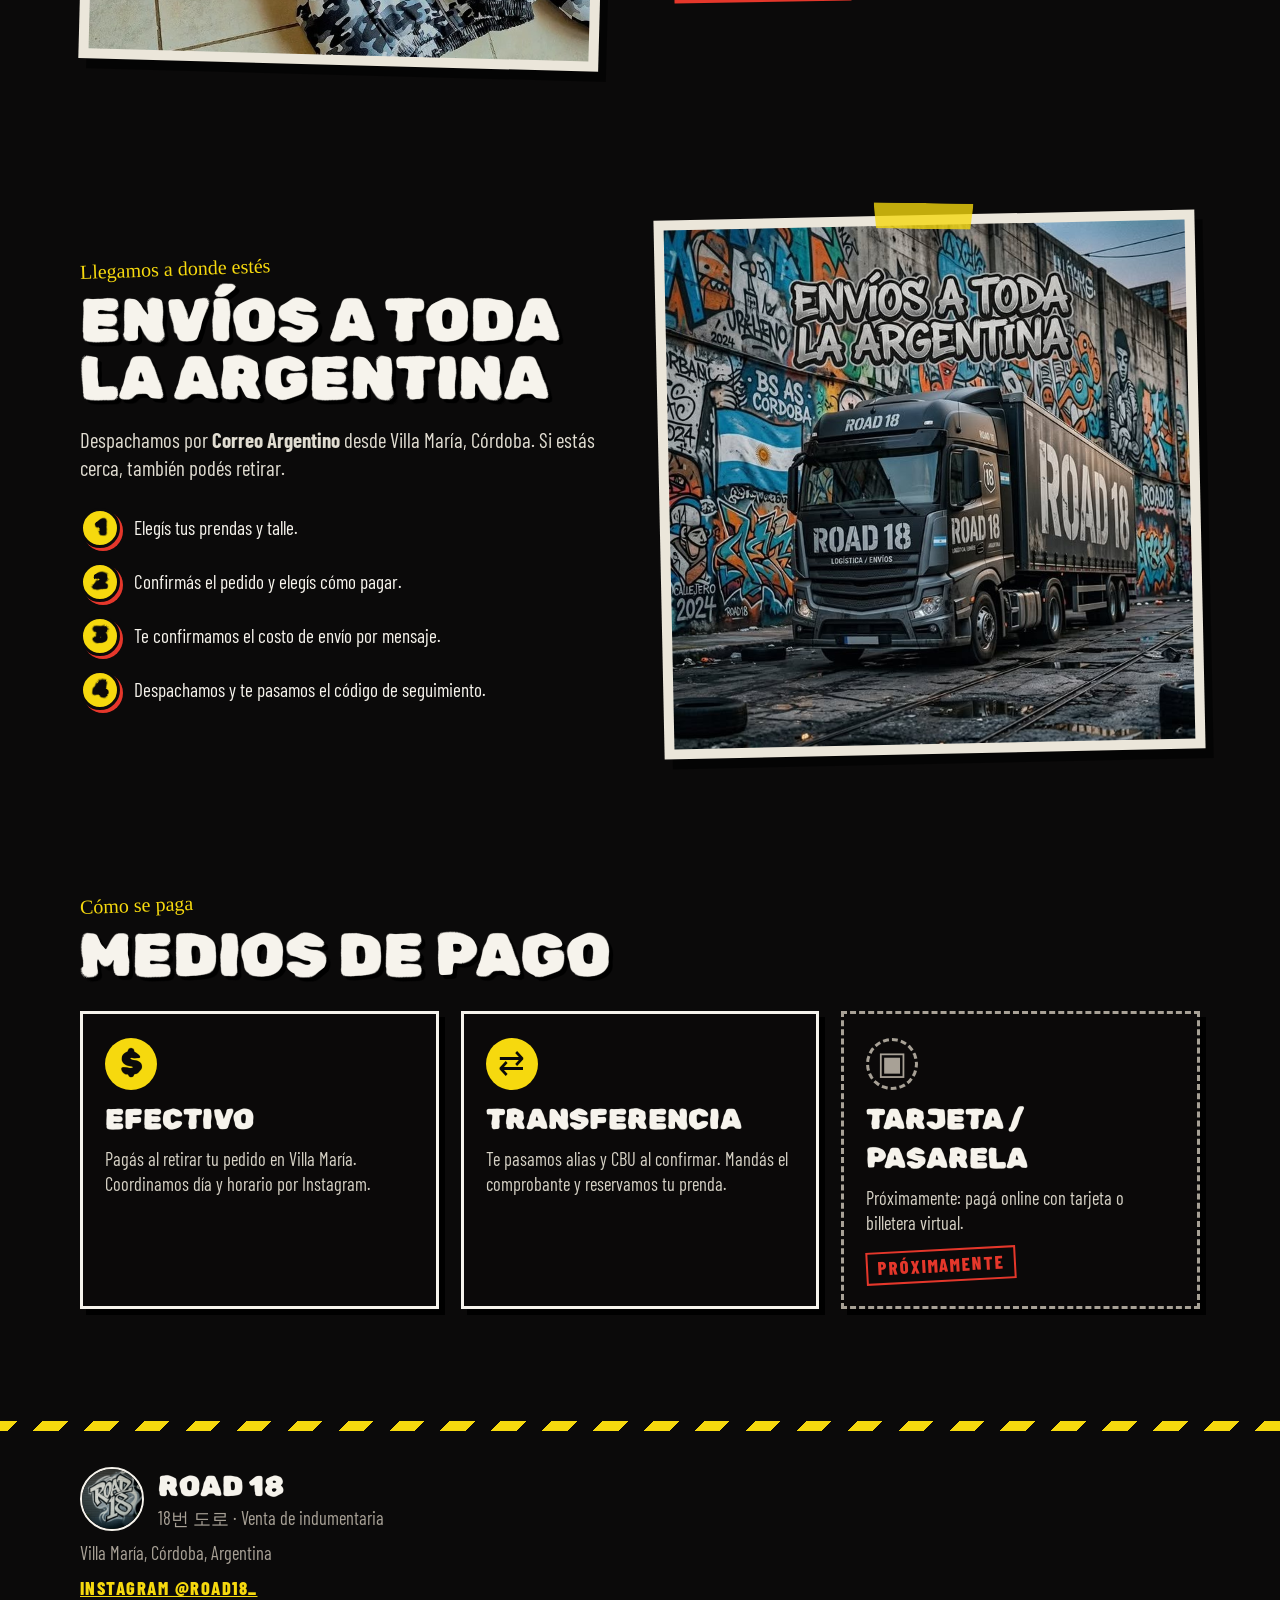
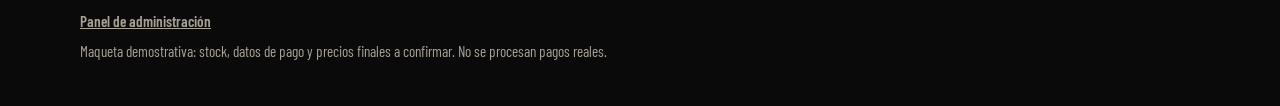
==== commit f3e4224f: "Dashboard" ====
--- a/index.html
+++ b/index.html
@@ -158,6 +158,7 @@
       </div>
       <p>Villa María, Córdoba, Argentina</p>
       <a href="https://www.instagram.com/road18_/" target="_blank" rel="noopener">Instagram @road18_</a>
+      <a class="admin-link" href="admin/">Panel de administración</a>
       <p class="fine">Maqueta demostrativa: stock, datos de pago y precios finales a confirmar. No se procesan pagos reales.</p>
     </div>
   </footer>
@@ -258,6 +259,7 @@
 
   <div class="toast" id="toast" role="status" aria-live="polite"></div>
 
+  <script src="js/store.js"></script>
   <script src="js/app.js"></script>
 </body>
 </html>
--- a/css/styles.css
+++ b/css/styles.css
@@ -265,6 +265,7 @@
 .foot-brand span { color: var(--muted); }
 .foot-in a { color: var(--spray); font-weight: 800; text-transform: uppercase; letter-spacing: .08em; }
 .fine { font-size: .95rem; color: var(--muted); }
+.foot-in .admin-link { color: var(--muted); font-weight: 600; font-size: .95rem; text-transform: none; letter-spacing: 0; }
 
 /* Drawer carrito */
 .overlay { position: fixed; inset: 0; z-index: 40; background: rgba(0, 0, 0, .7); }
